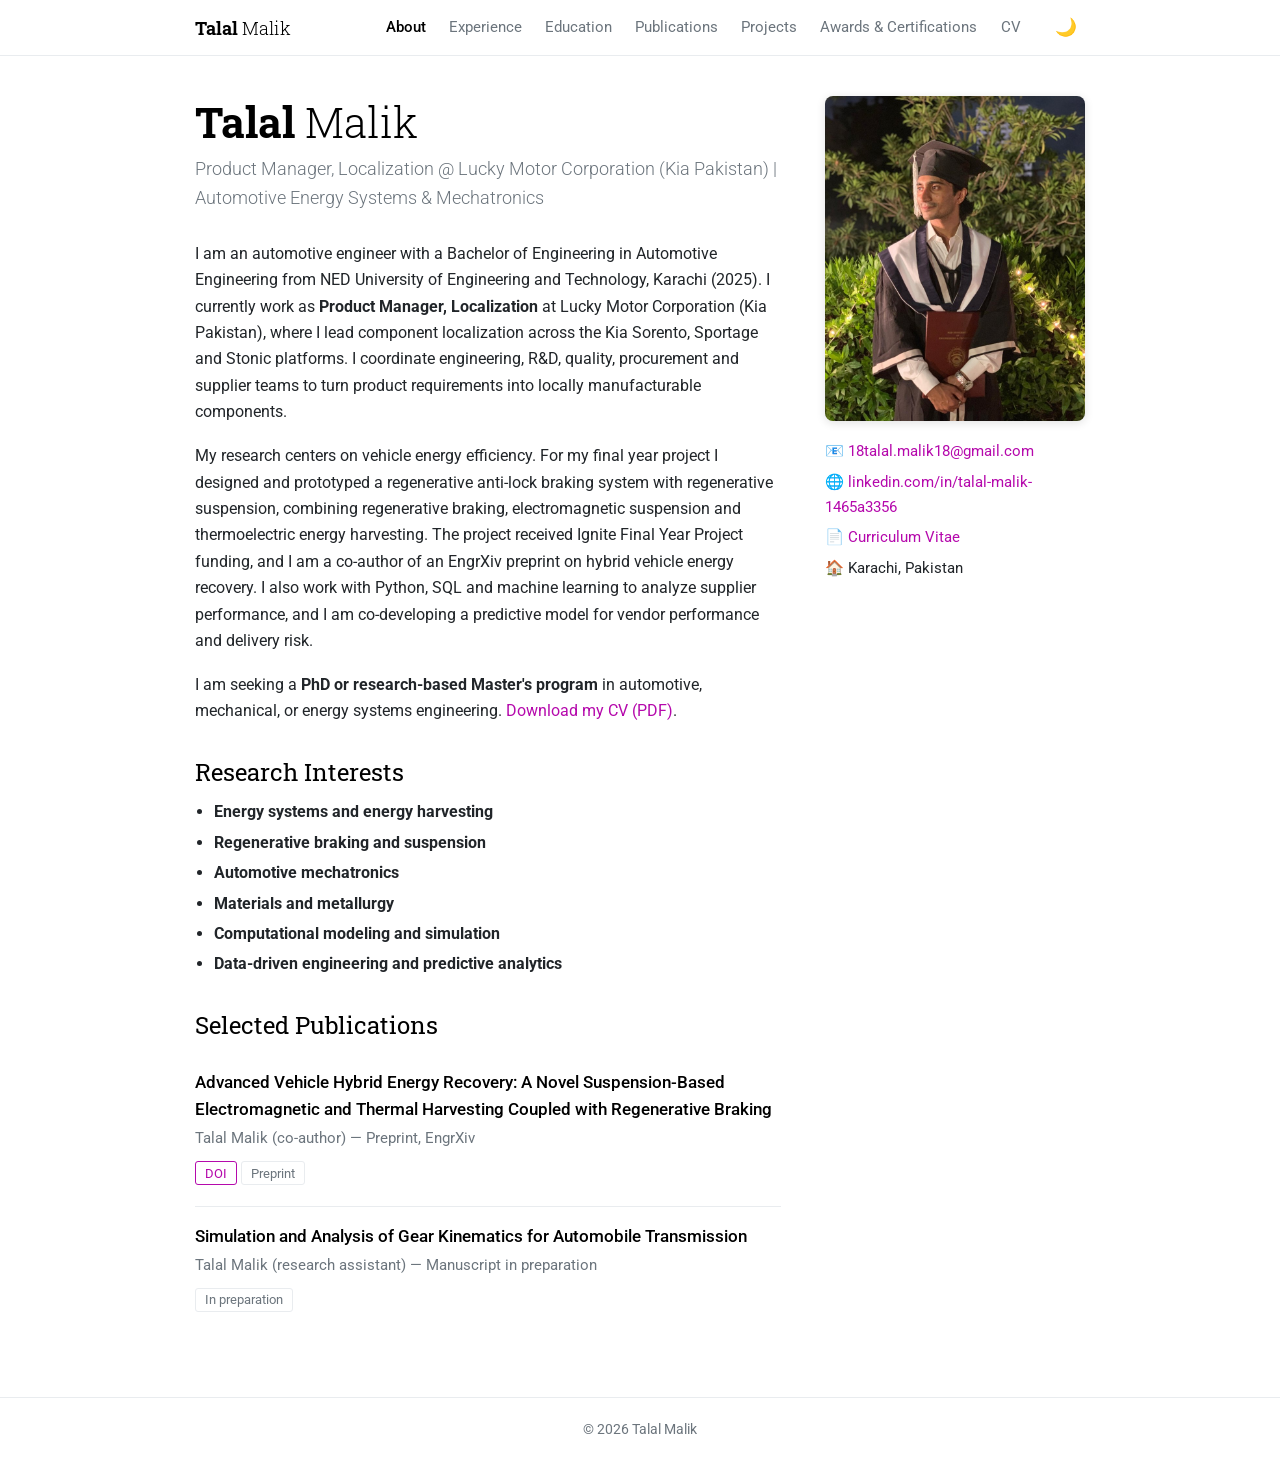
==== index.html @ 97ac912d "Add files via upload" ====
<!DOCTYPE html>
<html lang="en">
<head>
  <meta charset="utf-8">
  <meta name="viewport" content="width=device-width, initial-scale=1">
  <title>Talal Malik</title>
  <meta name="description" content="Portfolio of Talal Malik, automotive engineer working on energy harvesting, regenerative systems and localization, applying to postgraduate research programs.">
  <meta name="author" content="Talal Malik">
  <link rel="preconnect" href="https://fonts.googleapis.com">
  <link rel="preconnect" href="https://fonts.gstatic.com" crossorigin>
  <link href="https://fonts.googleapis.com/css2?family=Roboto:wght@300;400;500;700&family=Roboto+Slab:wght@300;400;700&display=swap" rel="stylesheet">
  <link rel="stylesheet" href="assets/css/style.css">
  <script>(function(){var t=null;try{t=localStorage.getItem('theme')}catch(e){}if(!t){t=window.matchMedia&&window.matchMedia('(prefers-color-scheme: dark)').matches?'dark':'light'}document.documentElement.setAttribute('data-theme',t)})();</script>
</head>
<body>
  <header class="nav">
    <div class="nav-inner">
      <a class="brand" href="index.html"><strong>Talal</strong> <span>Malik</span></a>
      <ul class="nav-links" id="nav-links">
        <li><a href="index.html" aria-current="page">About</a></li>
        <li><a href="experience.html">Experience</a></li>
        <li><a href="education.html">Education</a></li>
        <li><a href="publications.html">Publications</a></li>
        <li><a href="projects.html">Projects</a></li>
        <li><a href="awards.html">Awards &amp; Certifications</a></li>
        <li><a href="cv.html">CV</a></li>
      </ul>
      <button class="icon-btn" id="theme-toggle" type="button" aria-label="Toggle dark mode"></button>
      <button class="icon-btn" id="menu-toggle" type="button" aria-label="Menu" aria-expanded="false" aria-controls="nav-links">&#9776;</button>
    </div>
  </header>
  <main class="container">
    <div class="about">
      <div class="about-head">
        <h1><strong>Talal</strong> Malik</h1>
        <p class="headline">Product Manager, Localization @ Lucky Motor Corporation (Kia Pakistan) | Automotive Energy Systems &amp; Mechatronics</p>
      </div>

      <aside class="about-side">
        <img class="profile-photo" src="assets/img/profile.jpg" alt="Portrait of Talal Malik in graduation gown">
        <ul class="contacts">
          <li>&#128231; <a href="mailto:18talal.malik18@gmail.com">18talal.malik18@gmail.com</a></li>
          <li>&#127760; <a href="https://www.linkedin.com/in/talal-malik-1465a3356" target="_blank" rel="noopener">linkedin.com/in/talal-malik-1465a3356</a></li>
          <li>&#128196; <a href="cv.html">Curriculum Vitae</a></li>
          <li>&#127968; Karachi, Pakistan</li>
        </ul>
      </aside>

      <div class="about-body">
        <p>I am an automotive engineer with a Bachelor of Engineering in Automotive Engineering from NED University of Engineering and Technology, Karachi (2025). I currently work as <strong>Product Manager, Localization</strong> at Lucky Motor Corporation (Kia Pakistan), where I lead component localization across the Kia Sorento, Sportage and Stonic platforms. I coordinate engineering, R&amp;D, quality, procurement and supplier teams to turn product requirements into locally manufacturable components.</p>

        <p>My research centers on vehicle energy efficiency. For my final year project I designed and prototyped a regenerative anti-lock braking system with regenerative suspension, combining regenerative braking, electromagnetic suspension and thermoelectric energy harvesting. The project received Ignite Final Year Project funding, and I am a co-author of an EngrXiv preprint on hybrid vehicle energy recovery. I also work with Python, SQL and machine learning to analyze supplier performance, and I am co-developing a predictive model for vendor performance and delivery risk.</p>

        <p>I am seeking a <strong>PhD or research-based Master's program</strong> in automotive, mechanical, or energy systems engineering. <a href="assets/Talal_Malik_CV.pdf" download>Download my CV (PDF)</a>.</p>

        <h2>Research Interests</h2>
        <ul>
          <li><strong>Energy systems and energy harvesting</strong></li>
          <li><strong>Regenerative braking and suspension</strong></li>
          <li><strong>Automotive mechatronics</strong></li>
          <li><strong>Materials and metallurgy</strong></li>
          <li><strong>Computational modeling and simulation</strong></li>
          <li><strong>Data-driven engineering and predictive analytics</strong></li>
        </ul>

        <h2><a href="publications.html" style="color:inherit">Selected Publications</a></h2>
      <article class="pub">
        <div class="pub-title">Advanced Vehicle Hybrid Energy Recovery: A Novel Suspension-Based Electromagnetic and Thermal Harvesting Coupled with Regenerative Braking</div>
        <div class="pub-meta">Talal Malik (co-author) &mdash; Preprint, EngrXiv</div>
        <div class="pub-links"><a href="https://doi.org/10.31224/8360" target="_blank" rel="noopener">DOI</a><span class="tag">Preprint</span></div>
      </article>
      <article class="pub">
        <div class="pub-title">Simulation and Analysis of Gear Kinematics for Automobile Transmission</div>
        <div class="pub-meta">Talal Malik (research assistant) &mdash; Manuscript in preparation</div>
        <div class="pub-links"><span class="tag">In preparation</span></div>
      </article>
      </div>
    </div>
  </main>
  <footer class="footer">&copy; 2026 Talal Malik</footer>
  <script src="assets/js/main.js"></script>
</body>
</html>
---- assets/css/style.css ----
:root {
  --bg: #ffffff;
  --fg: #212529;
  --head: #000000;
  --muted: #6c757d;
  --accent: #b509ac;
  --line: #e9ecef;
  --soft: #f8f9fa;
  --nav-bg: rgba(255, 255, 255, 0.96);
  --shadow: 0 2px 10px rgba(0, 0, 0, 0.12);
}

[data-theme="dark"] {
  --bg: #1c1c1d;
  --fg: #c9c9c9;
  --head: #ffffff;
  --muted: #9a9a9a;
  --accent: #2698ba;
  --line: #3a3a3b;
  --soft: #252526;
  --nav-bg: rgba(28, 28, 29, 0.96);
  --shadow: 0 2px 10px rgba(0, 0, 0, 0.5);
}

* { box-sizing: border-box; }

html { scroll-behavior: smooth; }

body {
  margin: 0;
  background: var(--bg);
  color: var(--fg);
  font-family: "Roboto", system-ui, -apple-system, "Segoe UI", Arial, sans-serif;
  font-size: 16px;
  line-height: 1.65;
}

h1, h2, h3 {
  font-family: "Roboto Slab", Georgia, "Times New Roman", serif;
  color: var(--head);
  line-height: 1.25;
  margin: 0;
}

a { color: var(--accent); text-decoration: none; }
a:hover { text-decoration: underline; }
a:focus-visible, button:focus-visible {
  outline: 2px solid var(--accent);
  outline-offset: 2px;
}

img { max-width: 100%; display: block; }

/* ---------- Navigation ---------- */
.nav {
  position: sticky;
  top: 0;
  z-index: 10;
  background: var(--nav-bg);
  border-bottom: 1px solid var(--line);
  backdrop-filter: blur(6px);
}

.nav-inner {
  max-width: 930px;
  margin: 0 auto;
  padding: 0.6rem 1.25rem;
  display: flex;
  align-items: center;
  gap: 1rem;
}

.brand {
  font-family: "Roboto Slab", Georgia, serif;
  font-size: 1.15rem;
  color: var(--head);
  margin-right: auto;
}
.brand strong { font-weight: 700; }
.brand span { font-weight: 300; }
.brand:hover { text-decoration: none; }

.nav-links {
  display: flex;
  align-items: center;
  gap: 0.15rem;
  list-style: none;
  margin: 0;
  padding: 0;
}

.nav-links a {
  display: block;
  padding: 0.35rem 0.65rem;
  color: var(--muted);
  font-size: 0.95rem;
}
.nav-links a:hover { color: var(--accent); text-decoration: none; }
.nav-links a[aria-current="page"] { color: var(--head); font-weight: 500; }

.icon-btn {
  background: none;
  border: 0;
  color: var(--muted);
  cursor: pointer;
  padding: 0.35rem 0.5rem;
  font-size: 1.1rem;
  line-height: 1;
}
.icon-btn:hover { color: var(--accent); }

#menu-toggle { display: none; }

/* ---------- Layout ---------- */
.container {
  max-width: 930px;
  margin: 0 auto;
  padding: 2.5rem 1.25rem 4rem;
}

.page-title { font-size: 2.1rem; font-weight: 300; margin-bottom: 0.4rem; }
.page-title strong { font-weight: 700; }
.page-sub { color: var(--muted); margin: 0 0 2rem; font-weight: 300; font-size: 1.05rem; }

section + section { margin-top: 2.5rem; }

h2.section-title {
  font-size: 1.5rem;
  font-weight: 400;
  margin: 0 0 1rem;
  padding-bottom: 0.4rem;
  border-bottom: 1px solid var(--line);
}

/* ---------- About ---------- */
.about {
  display: grid;
  grid-template-columns: minmax(0, 1fr) 260px;
  grid-template-areas: "head side" "body side";
  column-gap: 2.75rem;
  align-items: start;
}
.about-head { grid-area: head; }
.about-side { grid-area: side; }
.about-body { grid-area: body; }

.about-head h1 { font-size: 2.6rem; font-weight: 300; margin-bottom: 0.4rem; }
.about-head h1 strong { font-weight: 700; }
.headline { color: var(--muted); font-weight: 300; font-size: 1.1rem; margin: 0 0 1.75rem; }

.profile-photo {
  width: 100%;
  aspect-ratio: 4 / 5;
  object-fit: cover;
  object-position: center 18%;
  border-radius: 8px;
  box-shadow: var(--shadow);
  background: var(--soft);
}

.contacts { list-style: none; margin: 1.1rem 0 0; padding: 0; font-size: 0.95rem; }
.contacts li { margin: 0.35rem 0; overflow-wrap: anywhere; }

.about-body p { margin: 0 0 1.1rem; }
.about-body ul { margin: 0 0 1.1rem; padding-left: 1.2rem; }
.about-body li { margin: 0.25rem 0; }
.about-body h2 { font-size: 1.5rem; font-weight: 400; margin: 2rem 0 0.8rem; }

.btn {
  display: inline-block;
  padding: 0.45rem 1rem;
  border: 1px solid var(--accent);
  border-radius: 4px;
  color: var(--accent);
  font-size: 0.95rem;
}
.btn:hover { background: var(--accent); color: var(--bg); text-decoration: none; }

/* ---------- Timeline entries (Experience / Education) ---------- */
.entry {
  display: grid;
  grid-template-columns: 170px minmax(0, 1fr);
  gap: 1.5rem;
  padding: 1.1rem 0;
  border-bottom: 1px solid var(--line);
}
.entry:last-child { border-bottom: 0; }
.entry-date { color: var(--muted); font-size: 0.92rem; padding-top: 0.2rem; }
.entry h3 { font-size: 1.15rem; font-weight: 500; }
.entry .org { margin: 0.1rem 0 0.4rem; color: var(--muted); font-weight: 500; }
.entry p { margin: 0.3rem 0; }
.entry ul { margin: 0.4rem 0 0; padding-left: 1.15rem; }
.entry li { margin: 0.25rem 0; }

/* ---------- Publications ---------- */
.pub {
  padding: 1rem 0;
  border-bottom: 1px solid var(--line);
}
.pub:last-child { border-bottom: 0; }
.pub-title { font-weight: 500; color: var(--head); font-size: 1.05rem; }
.pub-meta { color: var(--muted); font-size: 0.95rem; margin: 0.15rem 0 0.5rem; }
.pub-links a, .tag {
  display: inline-block;
  font-size: 0.8rem;
  padding: 0.05rem 0.55rem;
  margin: 0 0.3rem 0.3rem 0;
  border: 1px solid var(--accent);
  border-radius: 3px;
  color: var(--accent);
}
.pub-links a:hover { background: var(--accent); color: var(--bg); text-decoration: none; }
.tag { border-color: var(--line); color: var(--muted); }

/* ---------- Projects ---------- */
.project {
  border: 1px solid var(--line);
  border-radius: 6px;
  padding: 1.1rem 1.25rem;
  background: var(--soft);
}
.project + .project { margin-top: 1rem; }
.project h3 { font-size: 1.2rem; font-weight: 500; }
.project .meta { color: var(--muted); font-size: 0.92rem; margin: 0.15rem 0 0.6rem; }
.project p { margin: 0 0 0.7rem; }

/* ---------- Lists ---------- */
.plain-list { margin: 0; padding-left: 1.2rem; }
.plain-list li { margin: 0.4rem 0; }
.skills dt { font-weight: 500; color: var(--head); margin-top: 0.8rem; }
.skills dd { margin: 0.1rem 0 0; }

/* ---------- CV ---------- */
.pdf { width: 100%; height: 80vh; min-height: 520px; border: 1px solid var(--line); border-radius: 6px; }

/* ---------- Footer ---------- */
.footer {
  border-top: 1px solid var(--line);
  color: var(--muted);
  font-size: 0.88rem;
  text-align: center;
  padding: 1.25rem;
}

/* ---------- Responsive ---------- */
@media (max-width: 760px) {
  #menu-toggle { display: inline-block; }
  .nav-inner { flex-wrap: wrap; }
  .nav-links {
    display: none;
    flex-direction: column;
    align-items: stretch;
    width: 100%;
    order: 5;
    padding-bottom: 0.4rem;
  }
  .nav-links.open { display: flex; }

  .about {
    grid-template-columns: minmax(0, 1fr);
    grid-template-areas: "head" "side" "body";
  }
  .about-side { max-width: 280px; margin: 0 0 1.75rem; }
  .about-head h1 { font-size: 2.1rem; }

  .entry { grid-template-columns: minmax(0, 1fr); gap: 0.2rem; }
}

@media (prefers-reduced-motion: reduce) {
  html { scroll-behavior: auto; }
}
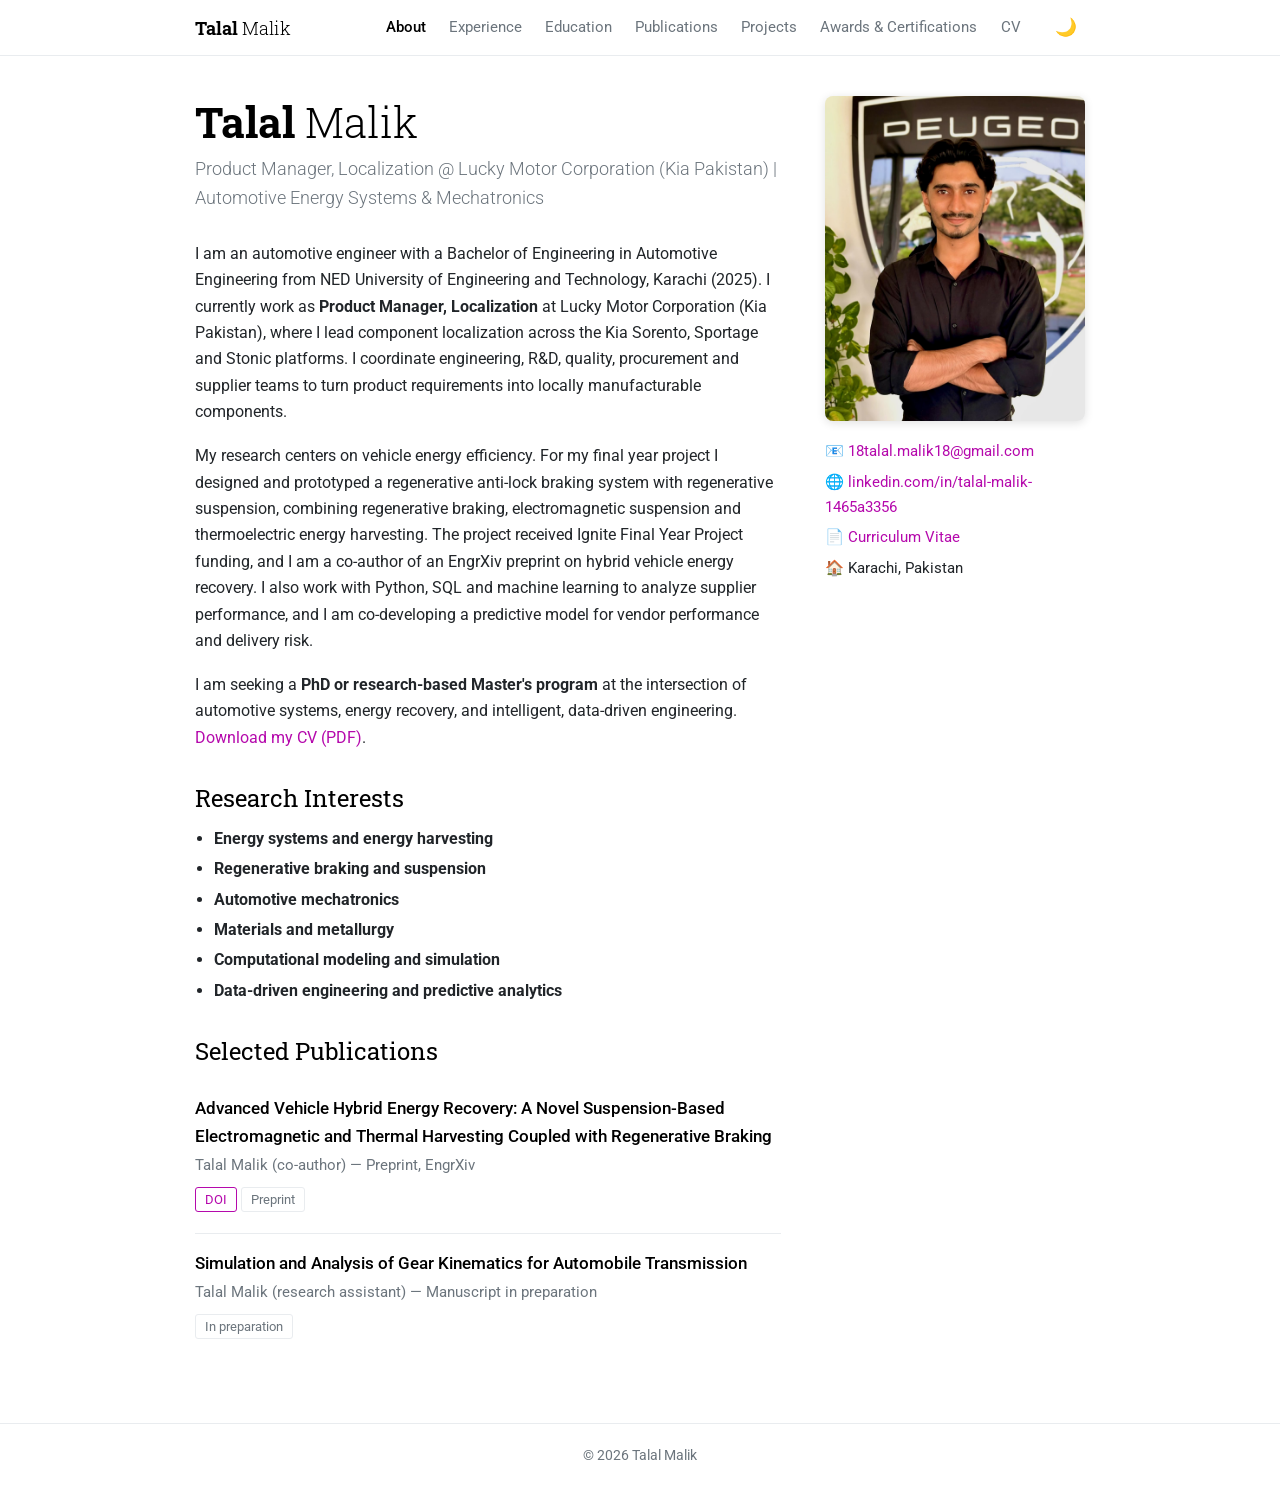
==== commit 6ec8da97: "Revise PhD program interest description Updated the description of academic program interests to inc" ====
--- a/index.html
+++ b/index.html
@@ -51,7 +51,7 @@
 
         <p>My research centers on vehicle energy efficiency. For my final year project I designed and prototyped a regenerative anti-lock braking system with regenerative suspension, combining regenerative braking, electromagnetic suspension and thermoelectric energy harvesting. The project received Ignite Final Year Project funding, and I am a co-author of an EngrXiv preprint on hybrid vehicle energy recovery. I also work with Python, SQL and machine learning to analyze supplier performance, and I am co-developing a predictive model for vendor performance and delivery risk.</p>
 
-        <p>I am seeking a <strong>PhD or research-based Master's program</strong> in automotive, mechanical, or energy systems engineering. <a href="assets/Talal_Malik_CV.pdf" download>Download my CV (PDF)</a>.</p>
+        <p>I am seeking a <strong>PhD or research-based Master's program</strong> at the intersection of automotive systems, energy recovery, and intelligent, data-driven engineering. <a href="assets/Talal_Malik_CV.pdf" download>Download my CV (PDF)</a>.</p>
 
         <h2>Research Interests</h2>
         <ul>
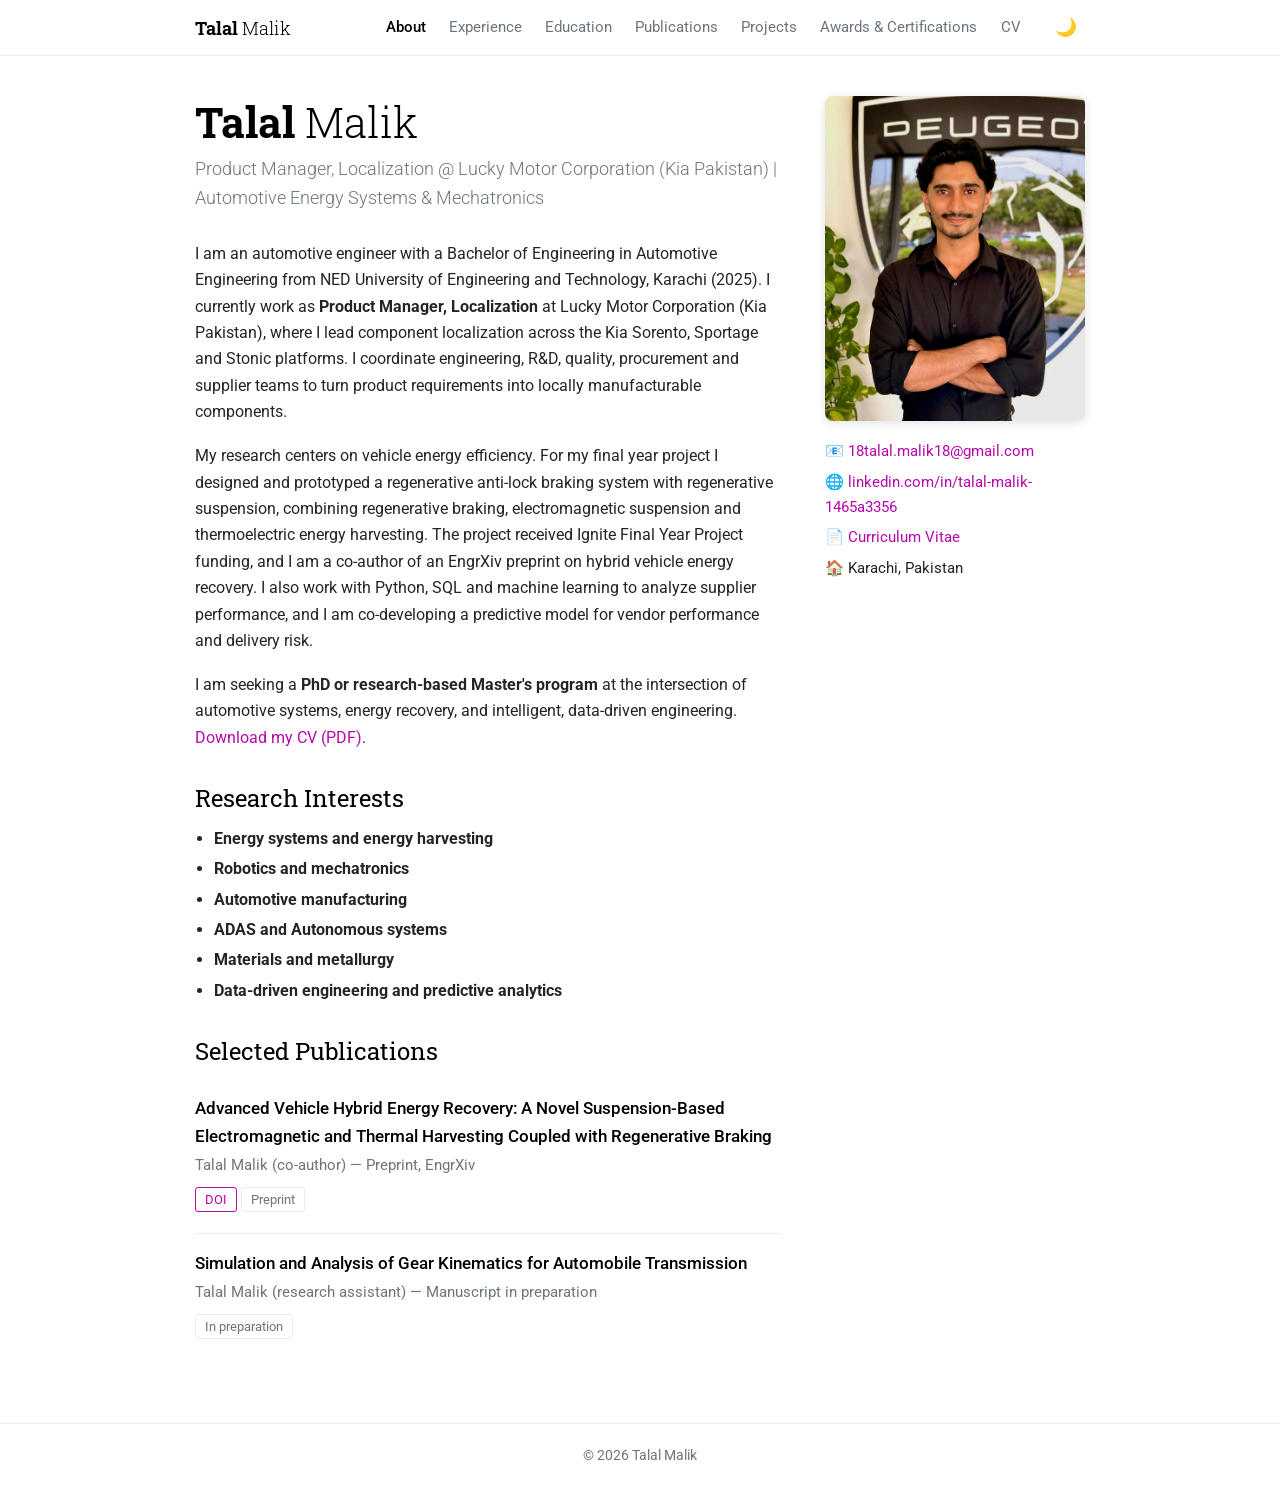
==== commit 3d37f8c2: "Revise research interests in index.html Updated research interests in index.html." ====
--- a/index.html
+++ b/index.html
@@ -56,10 +56,10 @@
         <h2>Research Interests</h2>
         <ul>
           <li><strong>Energy systems and energy harvesting</strong></li>
-          <li><strong>Regenerative braking and suspension</strong></li>
-          <li><strong>Automotive mechatronics</strong></li>
+          <li><strong>Robotics and mechatronics</strong></li>
+          <li><strong>Automotive manufacturing</strong></li>
+          <li><strong>ADAS and Autonomous systems</strong></li>
           <li><strong>Materials and metallurgy</strong></li>
-          <li><strong>Computational modeling and simulation</strong></li>
           <li><strong>Data-driven engineering and predictive analytics</strong></li>
         </ul>
 
